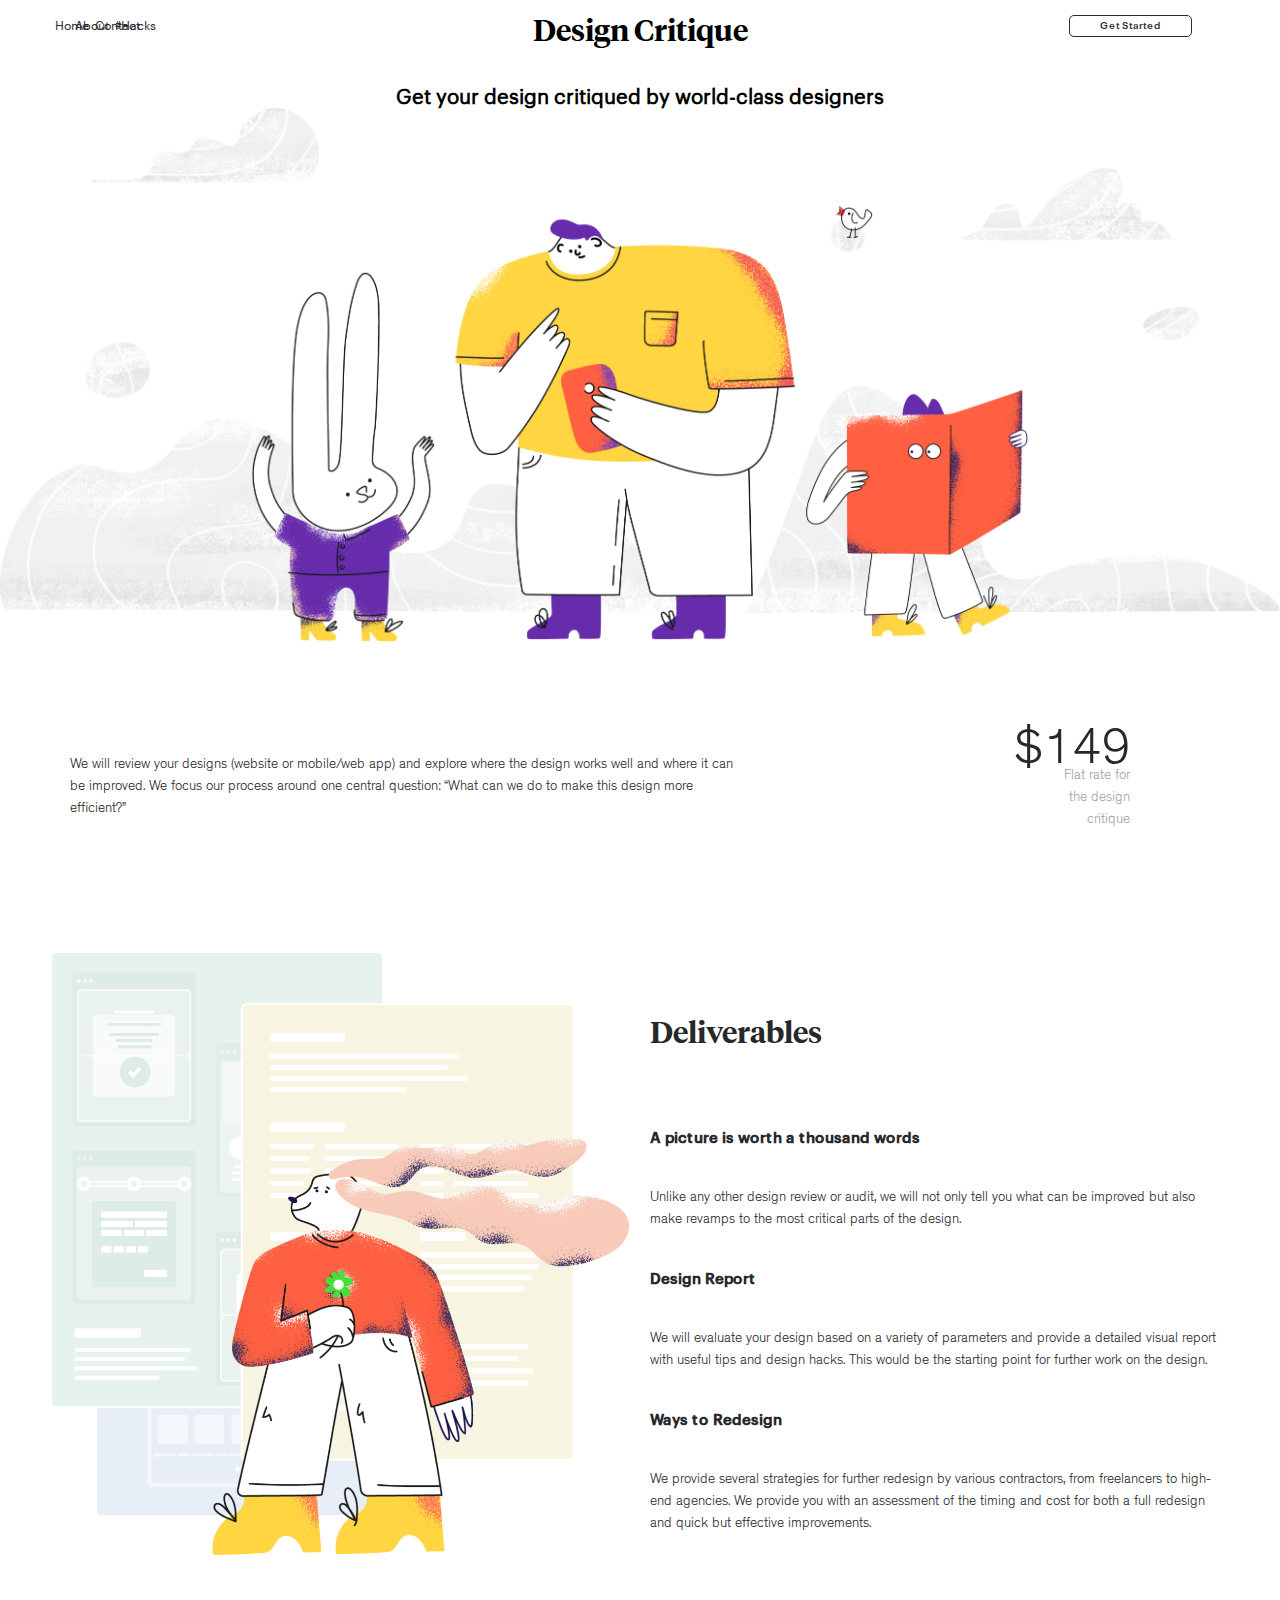
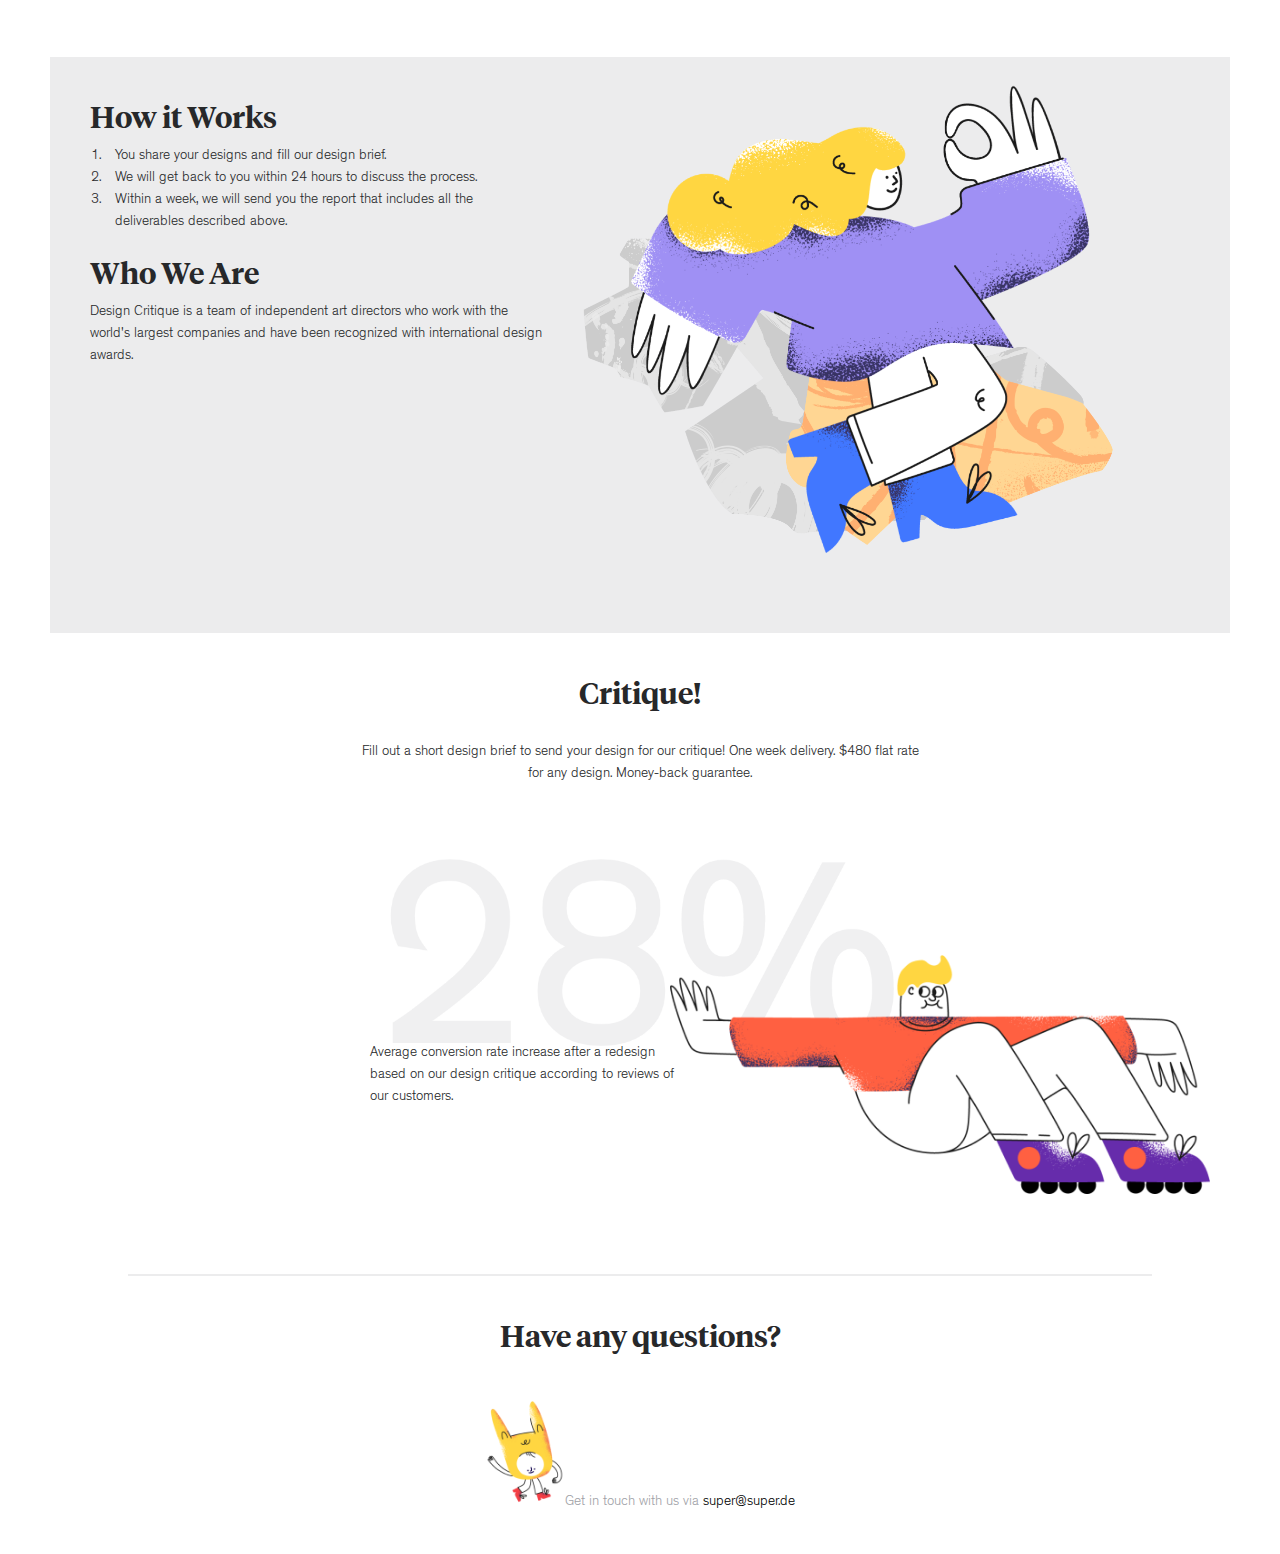
==== index.html @ ca757002 "project first pass. needs formatting in header to align when burger menu is active and js bonus" ====
<!DOCTYPE html>
<html lang="en">

<head>
    <meta charset="UTF-8">
    <meta http-equiv="X-UA-Compatible" content="IE=edge">
    <meta name="viewport" content="width=device-width, initial-scale=1.0">
    <title>Project 3_3</title>
    <link rel="stylesheet" href="./assets/css/style.css">
    <link rel="stylesheet" href="https://cdnjs.cloudflare.com/ajax/libs/font-awesome/4.7.0/css/font-awesome.min.css">
</head>

<body>
    <header>
        <div class="width">
            <nav class="topnav" id="myTopnav">
                </navclass>
                <ul>
                    <li><a href="#home" class="active">Home</a></li>
                    <li><a href="#about">About</a></li>
                    <li><a href="#contact">Contact</a></li>
                    <li><a href="#hacks">#Hacks</a></li>
                </ul>
                <a href="javascript:void(0);" class="icon" onclick="myFunction()">
                    <i class="fa fa-bars"></i>
                </a>

            </nav>
        </div>
        <h1>Design Critique</h1>
        <div class="width"><button><a href="#">Get Started</a></button></div>
    </header>
    <main>
        <section id="hero">
            <h1>Get your design critiqued by world-class designers</h1>
            <img src="./assets/img/home_hero.png" alt="hero illustration">
        </section>
        <section id="pricing">
            <article id="pricing__left">
                <p>We will review your designs (website or mobile/web app) and explore where the design works well and
                    where it can be improved. We focus our process around one central question: “What can we do to make
                    this design more efficient?”</p>
            </article>
            <article id="pricing__right">
                <p id="price">$149</p>
                <p id="price__ex">Flat rate for the design critique</p>
            </article>
        </section>
        <section id="deliverables">
            <div><img src="./assets/img/home_deliverables.png" alt="rabbit illustration with documents"></div>
            <article id="deliverables__right">
                <h2>Deliverables</h2>
                <article>
                    <h3>A picture is worth a thousand words</h3>
                    <p>Unlike any other design review or audit, we will not only tell you what can be improved but also
                        make revamps to the most critical parts of the design.</p>
                </article>
                <article>
                    <h3>Design Report</h3>
                    <p>We will evaluate your design based on a variety of parameters and provide a detailed visual
                        report with useful tips and design hacks. This would be the starting point for further work on
                        the design.</p>
                </article>
                <article>
                    <h3>Ways to Redesign</h3>
                    <p>We provide several strategies for further redesign by various contractors, from freelancers to
                        high-end agencies. We provide you with an assessment of the timing and cost for both a full
                        redesign and quick but effective improvements. </p>
                </article>
            </article>
        </section>
        <section id="hiw">
            <article id="hiw__left">
                <article id="hiw__hiw">
                    <h2>How it Works</h2>
                    <ol>
                        <li>You share your designs and fill our design brief.</li>
                        <li>We will get back to you within 24 hours to discuss the process.</li>
                        <li>Within a week, we will send you the report that includes all the deliverables described
                            above.</li>
                    </ol>
                </article>
                <article id="hiw__wwa">
                    <h2>Who We Are</h2>
                    <p>Design Critique is a team of independent art directors who work with the world's largest
                        companies and have been recognized with international design awards.</p>
                </article>
            </article>
            <article id="hiw__right"><img src="./assets/img/home_how_it_works.png"
                    alt="illustration figure making ok sign"></article>
        </section>
        <section id="critique">
            <article id="critique__top">
                <h2>Critique!</h2>
                <p>Fill out a short design brief to send your design for our critique! One week delivery. $480 flat rate
                    for any design. Money-back guarantee.</p>
            </article>
            <article id="critique__bottom">
                <p>Average conversion rate increase after a redesign based on our design critique according to reviews
                    of our customers.</p>
                <img src="./assets/img/home_conversion.png" alt="illustration of man on roller skates">
            </article>
        </section>
    </main>
    <footer>
        <h2>Have any questions?</h2>
        <section>
            <p><img src="./assets/img/costume_guy.png" alt="illustration of person in cat costume">Get in touch with us
                via <a href="mailto:super@super.de">super@super.de</a></p>
        </section>
    </footer>
    <script src="./assets/js/main.js"></script>
</body>

</html>
---- assets/css/style.css ----
* {
    padding: 0;
    margin: 0;
    box-sizing: border-box;
    font-size: 10px;
}

@font-face {
    font-family: 'Graphik-Medium';
    src: url("../fonts/Graphik-Medium.ttf");
}

@font-face {
    font-family: 'Graphik-Regular';
    src: url("../fonts/Graphik-Regular.woff");
}

@font-face {
    font-family: 'Theinhardt-Lt';
    src: url("../fonts/Theinhardt-Lt.woff");
}

@font-face {
    font-family: 'TiemposHeadline-Semibold';
    src: url("../fonts/TiemposHeadline-Semibold.woff");
}

h2 {
    font-family: 'TiemposHeadline-Semibold';
    font-size: 3rem;
    color: #27282A;
}

p,
ol li {
    font-family: 'Theinhardt-Lt', sans-serif;
    color: #27282A;
    font-size: 1.4rem;
    line-height: 2.2rem;
}

/* ============================
    styles
#2B2C2E /  
#9FA2A7 / 
#27282A /  
#848689 / 
#3D3E41 / 
#fff
    
============================= */

/* mobile-first */

/* ============================
    header
============================= */
header {
    display: flex;
    justify-content: space-between;
    margin: 10px;
    align-items: flex-start;
}

/* nav burger menu */

.topnav {
    background-color: #fff;
    overflow: hidden;
    font-family: 'Graphik-Regular', sans-serif;
}

.topnav ul {
    list-style-type: none;
}

/* Style the links inside the navigation bar */
.topnav a {
    float: left;
    display: block;
    color: #2B2C2E;
    text-align: center;
    padding: 4px 5px;
    text-decoration: none;
    font-size: 1.4rem;
    width: 20px;
}

.topnav a.active {
    background-color: #2B2C2E;
    color: #fff;
    width: 20px;
}

.topnav .icon {
    display: none;
    height: 30px;
    width: 20px;
}

@media screen and (max-width: 600px) {
    .topnav ul a {
        display: none;
    }

    .topnav a.icon {
        float: top;
        top: 0px;
        left: 0px;
        display: block;
        width: 20px;
    }

    .topnavresponsive {
        position: relative;
    }

    .topnavresponsive ul {
        list-style-type: none;
        padding-top: 20px;
    }

    .topnavresponsive a.icon {
        position: absolute;
        left: 0px;
        top: 0px;
        color: #2B2C2E;
        text-align: center;
        padding: 4px 5px;
        text-decoration: none;
        font-size: 1.4rem;
        float: left;
        display: block;
    }

    .topnavresponsive ul a {
        display: block;
        text-align: left;
        color: #2B2C2E;
        background-color: #fff;
        padding: 14px 5px;
        text-decoration: none;
        font-size: 1.4rem;
        width: 20px;
    }
}

header h1 {
    font-family: 'TiemposHeadline-Semibold', serif;
    font-size: 3rem;
}

header button {
    border: none;
    background-color: #fff;
    margin-top: 10px;
}

header button a {
    text-decoration: none;
    color: #2B2C2E;
    background-color: #fff;
    font-family: 'Graphik-Medium', sans-serif;
    padding: 5px 30px;
    border: 1px solid #2B2C2E;
    border-radius: 5px;
}

/* ============================
    main
============================= */

#hero {
    display: flex;
    flex-direction: column;
    align-items: center;
    margin: 40px 0;
}

#hero h1 {
    font-family: 'Graphik-Regular', sans-serif;
    font-size: 2rem;
    text-align: center;
}

#hero img {
    width: 100%;
}

#pricing {
    display: flex;
    flex-direction: column;
    justify-content: center;
    margin: 80px 50px 40px 50px;
}

#pricing__left {
    font-family: 'Graphik-Medium', sans-serif;
    width: 100%;
    padding: 0 20px;
    color: #27282A;
}

#pricing__right {
    font-family: 'Theinhardt-Lt', sans-serif;
    width: 100%;
    padding: 20px 0;
    text-align: right;
    align-self: flex-end;
}

#price {
    color: #27282A;
    font-size: 5rem;
}

#price__ex {
    color: #9FA2A7;
    display: inline-block;
    width: 80px;
}

#deliverables {
    margin: 40px 50px;
}

#deliverables div img {
    width: 80%;
}

#deliverables h2 {
    margin: 40px 0 20px 0;
}

#deliverables h3 {
    font-family: 'Graphik-Medium', sans-serif;
    color: #27282A;
    font-size: 1.5rem;
    margin: 10px 0;
}

#hiw {
    background-color: rgb(159, 162, 167, 0.2);
    margin: 40px 50px;
    display: flex;
    flex-direction: column-reverse;
    justify-content: space-between;
    align-items: flex-end;
    padding: 20px 40px;
}

#hiw__left article {
    margin: 20px 0;
}

#hiw__left article h2 {
    margin: 10px 0
}

#hiw__right img {
    width: 100%;
}

#hiw__hiw ol li {
    padding-left: 10px;
}

#critique {
    display: flex;
    flex-direction: column;
    margin: 40px 50px;
}

#critique__top {
    text-align: center;
}

#critique__top p {
    padding: 30px 10px;
}

#critique__bottom {
    background-image: url("../img/28.png");
    background-position: top center;
    background-size: 80%;
    background-repeat: no-repeat;
    display: flex;
    align-items: center;
    padding-top: 80px;
    margin: 40px 0;
}

#critique__bottom p {
    width: 50%;
    z-index: 1;
}

#critique__bottom img {
    width: 50%;
}

/* ============================
    footer
============================= */

footer {
    display: flex;
    flex-direction: column;
    align-items: center;
    border-top: 2px solid rgb(159, 162, 167, 0.2);
    width: 80%;
    margin: 40px auto;
}

footer h2 {
    margin: 40px 0;
}

footer section p {
    color: rgb(159, 162, 167);
}

footer section p img {
    width: 80px;
}

footer section p a {
    text-decoration: none;
    font-family: 'Theinhardt-Lt', sans-serif;
    color: #000;
    font-size: 1.4rem;
    line-height: 2.2rem;
}

/* ============================
    medium 601px+
============================= */
@media only screen and (min-width: 601px) {
    header {
        flex-direction: column;
    }

    .topnav ul {
        display: flex;
        width: 200px;
    }

    .topnav a {
        color: #2B2C2E;
        text-align: center;
        padding: 10px 5px;
        font-size: 1.2rem;
    }

    .topnav a:hover {
        text-decoration: underline;
    }

    .topnav a.active {
        background-color: #fff;
        color: #2B2C2E;
    }

    button {
        margin-top: 15px;
        width: 200px;
    }

    button a:hover {
        background-color: #2B2C2E;
        color: #fff;
    }

    #pricing {
        flex-direction: row;
        justify-content: space-between;
        align-items: center;
        margin: 80px 50px 40px 50px;
    }

    #pricing__left {
        font-family: 'Graphik-Medium', sans-serif;
        width: 60%;
        color: #27282A;
    }

    /* #pricing__left p {
        font-size: 1.4rem;
        line-height: 2.2rem;
    } */

    #pricing__right {
        width: 20%;
        margin-right: 100px;
    }

    #deliverables {
        margin: 40px 50px;
        display: flex;
        align-items: center;
    }

    #deliverables div {
        width: 50%;
    }

    #deliverables div img {
        width: 100%;
        padding-right: 10px;
    }

    #deliverables__right {
        padding: 10px;
        width: 50%;
    }

    #hiw__hiw ol {
        margin: 0 15px;
    }

    #critique__top p {
        width: 50%;
        margin: auto;
    }

    #critique__bottom {
        padding: 120px 0 0 100px;
    }


}

/* ============================
    large 901px+
============================= */
@media only screen and (min-width: 901px) {
    header {
        margin: 10px 50px;
        flex-direction: row;
    }

    .topnav ul {
        width: 200px;
    }

    button {
        width: 200px;
    }

    #deliverables {
        margin: 80px 50px;
    }

    #deliverables h2 {
        margin-bottom: 40px;
    }

    #deliverables h3 {
        margin: 20px 0;
    }

    #hiw {
        flex-direction: row;
        justify-content: space-between;
        align-items: flex-start;
    }

    #critique__bottom {
        padding-top: 100px;
    }

    #critique__bottom p {
        margin-right: -10px;
        padding-left: 150px;
    }
}

/* ============================
    xl 1201px+
============================= */

@media only screen and (min-width: 1201px) {
    #deliverables {
        margin: 100px 50px;
    }

    #deliverables h2 {
        margin-bottom: 80px;
    }

    #deliverables h3 {
        margin: 40px 0;
    }

    #critique__bottom {
        padding-top: 100px;
    }

    #critique__bottom p {
        margin-right: -20px;
        padding-left: 220px;
    }
}
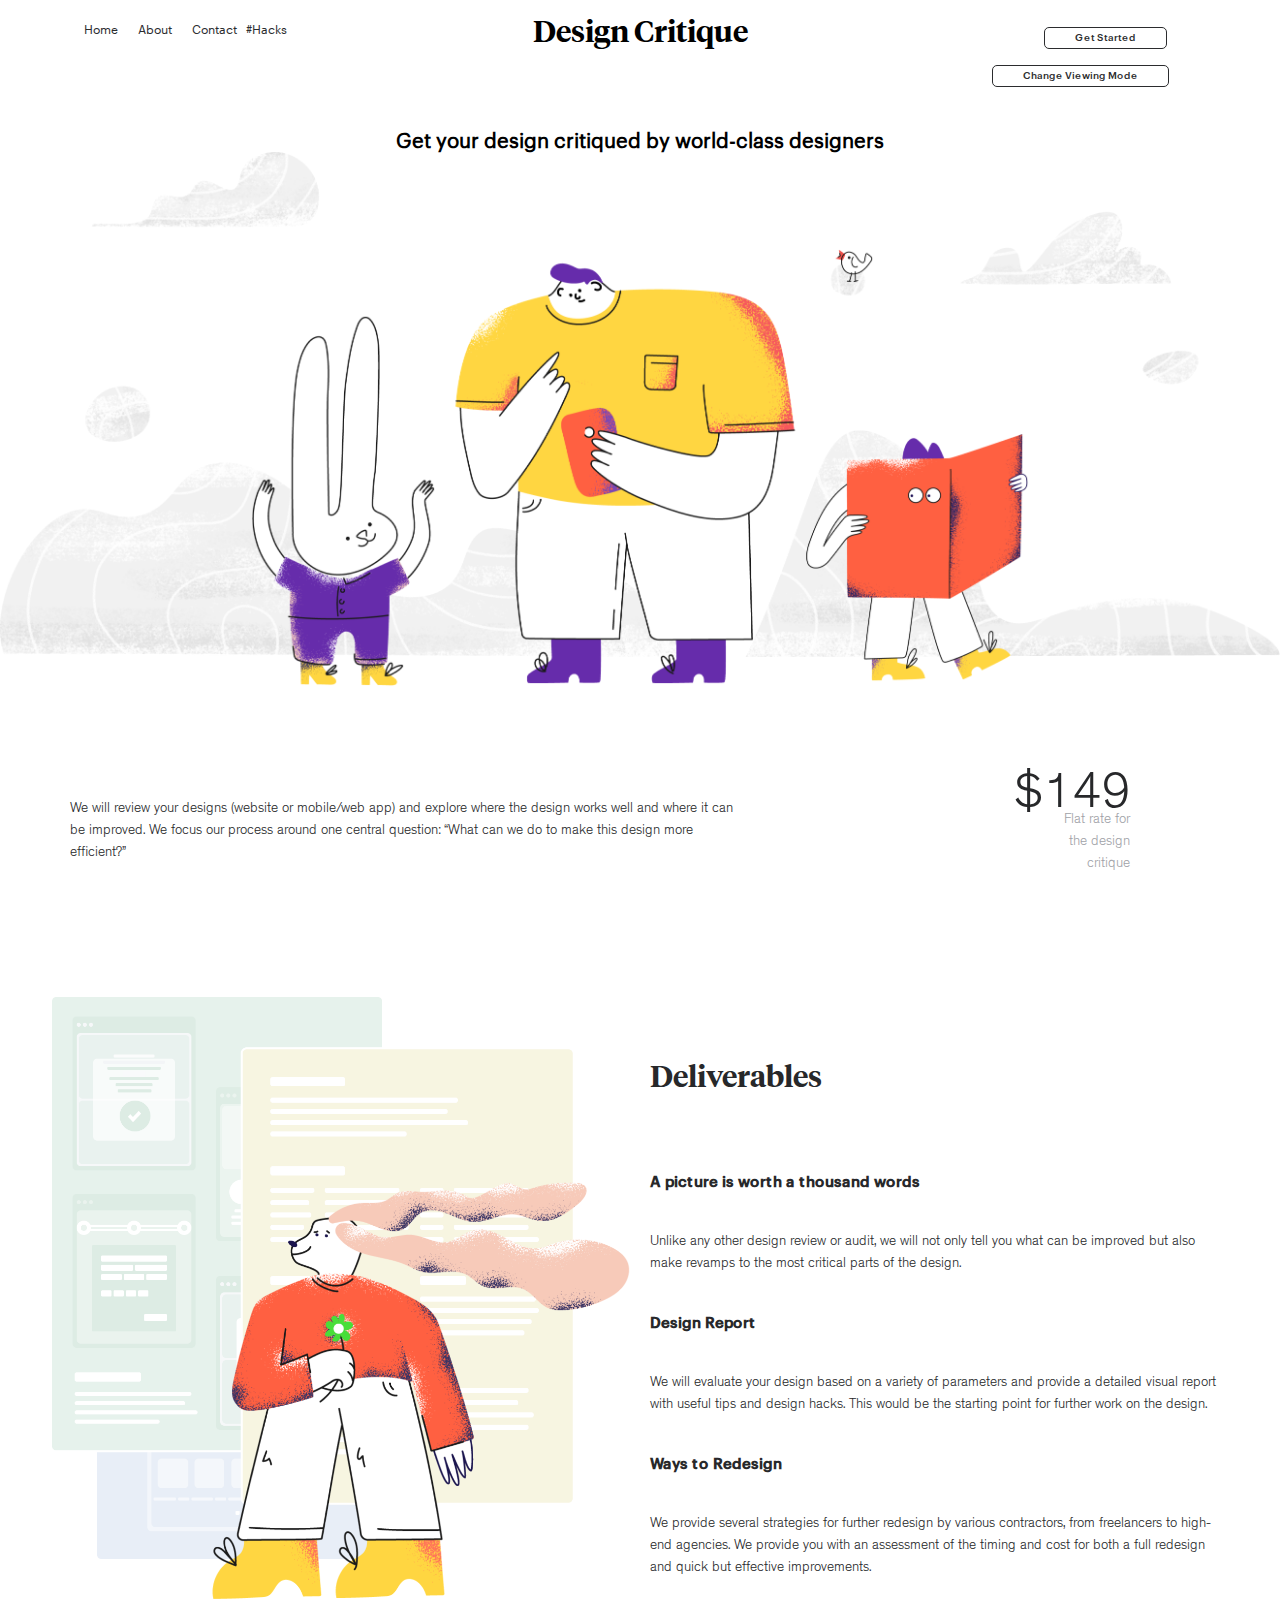
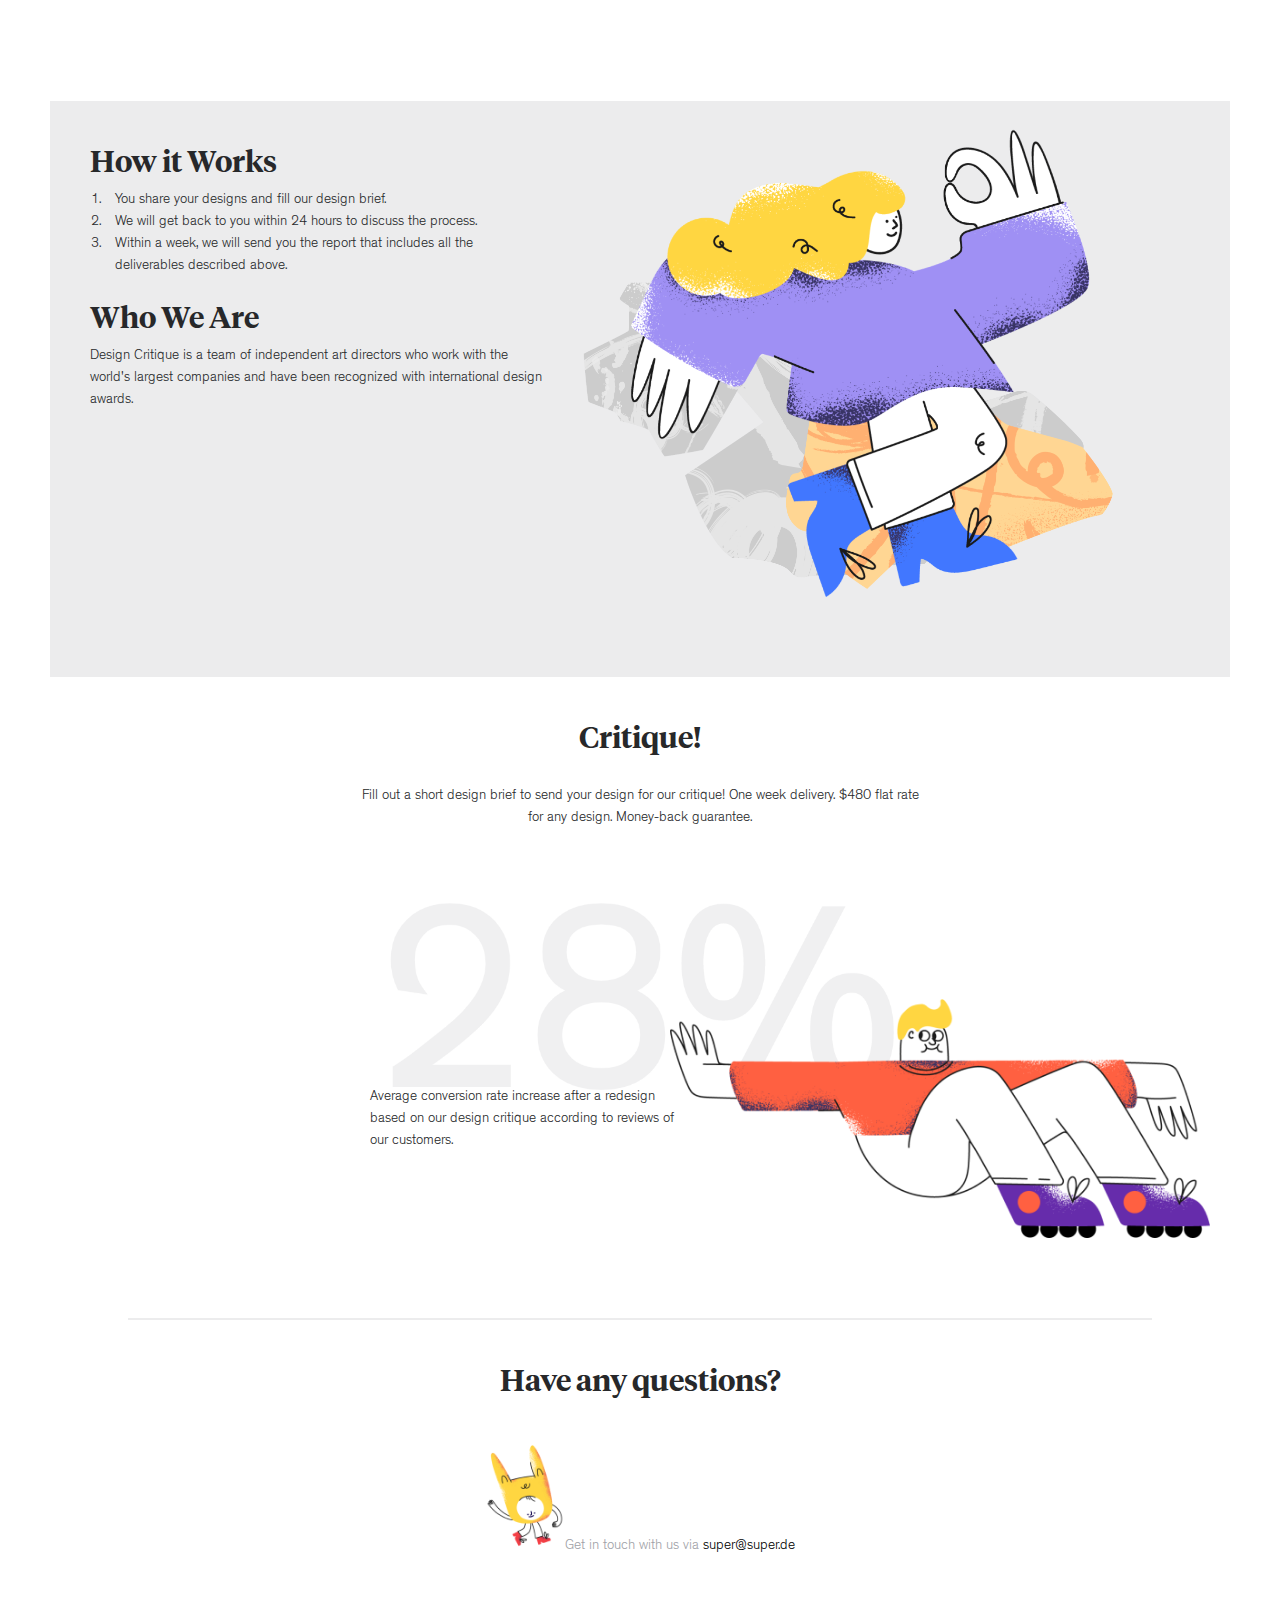
==== commit 98a36805: "night mode" ====
--- a/index.html
+++ b/index.html
@@ -10,7 +10,7 @@
     <link rel="stylesheet" href="https://cdnjs.cloudflare.com/ajax/libs/font-awesome/4.7.0/css/font-awesome.min.css">
 </head>
 
-<body>
+<body id="body">
     <header>
         <div class="width">
             <nav class="topnav" id="myTopnav">
@@ -24,13 +24,15 @@
                 <a href="javascript:void(0);" class="icon" onclick="myFunction()">
                     <i class="fa fa-bars"></i>
                 </a>
-
             </nav>
         </div>
         <h1>Design Critique</h1>
         <div class="width"><button><a href="#">Get Started</a></button></div>
     </header>
     <main>
+        <section id="night__mode">
+            <button><a href="#nightmode" onclick="nightMode()">Change Viewing Mode</a></button>
+        </section>
         <section id="hero">
             <h1>Get your design critiqued by world-class designers</h1>
             <img src="./assets/img/home_hero.png" alt="hero illustration">
--- a/assets/css/style.css
+++ b/assets/css/style.css
@@ -80,7 +80,7 @@
     display: block;
     color: #2B2C2E;
     text-align: center;
-    padding: 4px 5px;
+    padding: 4px 0;
     text-decoration: none;
     font-size: 1.4rem;
     width: 20px;
@@ -153,7 +153,6 @@
 header button {
     border: none;
     background-color: #fff;
-    margin-top: 10px;
 }
 
 header button a {
@@ -166,9 +165,40 @@
     border-radius: 5px;
 }
 
+button a:hover {
+    background-color: #2B2C2E;
+    color: #fff;
+}
+
 /* ============================
     main
 ============================= */
+
+#night__mode {
+    display: flex;
+    justify-content: flex-end;
+}
+
+#night__mode button {
+    border: none;
+    background-color: #fff;
+    margin: 10px 10px 10px auto;
+}
+
+#night__mode a {
+    text-decoration: none;
+    color: #2B2C2E;
+    background-color: #fff;
+    font-family: 'Graphik-Medium', sans-serif;
+    padding: 5px 30px;
+    border: 1px solid #2B2C2E;
+    border-radius: 5px;
+}
+
+#night__mode a:hover {
+    background-color: #9FA2A7;
+    color: aqua;
+}
 
 #hero {
     display: flex;
@@ -336,19 +366,34 @@
     medium 601px+
 ============================= */
 @media only screen and (min-width: 601px) {
+
+    #night__mode {
+        justify-content: center;
+    }
+
+    #night__mode button {
+        margin: 10px auto;
+    }
+
     header {
         flex-direction: column;
+        align-items: center;
     }
 
     .topnav ul {
         display: flex;
-        width: 200px;
+        justify-content: space-evenly;
+        width: 400px;
+    }
+
+    .topnav ul li {
+        padding: 4px 0;
     }
 
     .topnav a {
         color: #2B2C2E;
         text-align: center;
-        padding: 10px 5px;
+        padding: 10px 0;
         font-size: 1.2rem;
     }
 
@@ -366,10 +411,7 @@
         width: 200px;
     }
 
-    button a:hover {
-        background-color: #2B2C2E;
-        color: #fff;
-    }
+
 
     #pricing {
         flex-direction: row;
@@ -384,10 +426,6 @@
         color: #27282A;
     }
 
-    /* #pricing__left p {
-        font-size: 1.4rem;
-        line-height: 2.2rem;
-    } */
 
     #pricing__right {
         width: 20%;
@@ -440,11 +478,22 @@
     }
 
     .topnav ul {
-        width: 200px;
+        width: 250px;
     }
 
     button {
-        width: 200px;
+        width: 250px;
+    }
+
+    #night__mode {
+        display: flex;
+        justify-content: flex-end;
+    }
+
+    #night__mode button {
+        border: none;
+        background-color: #fff;
+        margin: 10px 75px 10px auto;
     }
 
     #deliverables {
@@ -480,6 +529,7 @@
 ============================= */
 
 @media only screen and (min-width: 1201px) {
+
     #deliverables {
         margin: 100px 50px;
     }
@@ -500,4 +550,32 @@
         margin-right: -20px;
         padding-left: 220px;
     }
+}
+
+/* ============================
+    Dark Mode
+============================= */
+.night__mode,
+.night__mode #myTopnav,
+.night__mode .topnav a,
+.night__mode .icon,
+.night__mode button,
+.night__mode #night__mode button,
+.night__mode p,
+.night__mode h2,
+.night__mode #deliverables h3,
+.night__mode ol li,
+.night__mode #hiw,
+.night__mode #price {
+    background-color: #000;
+    color: white;
+}
+
+.night__mode footer a {
+    color: aqua;
+}
+
+.night__mode .topnav a.active {
+    background-color: #000;
+    color: aqua;
 }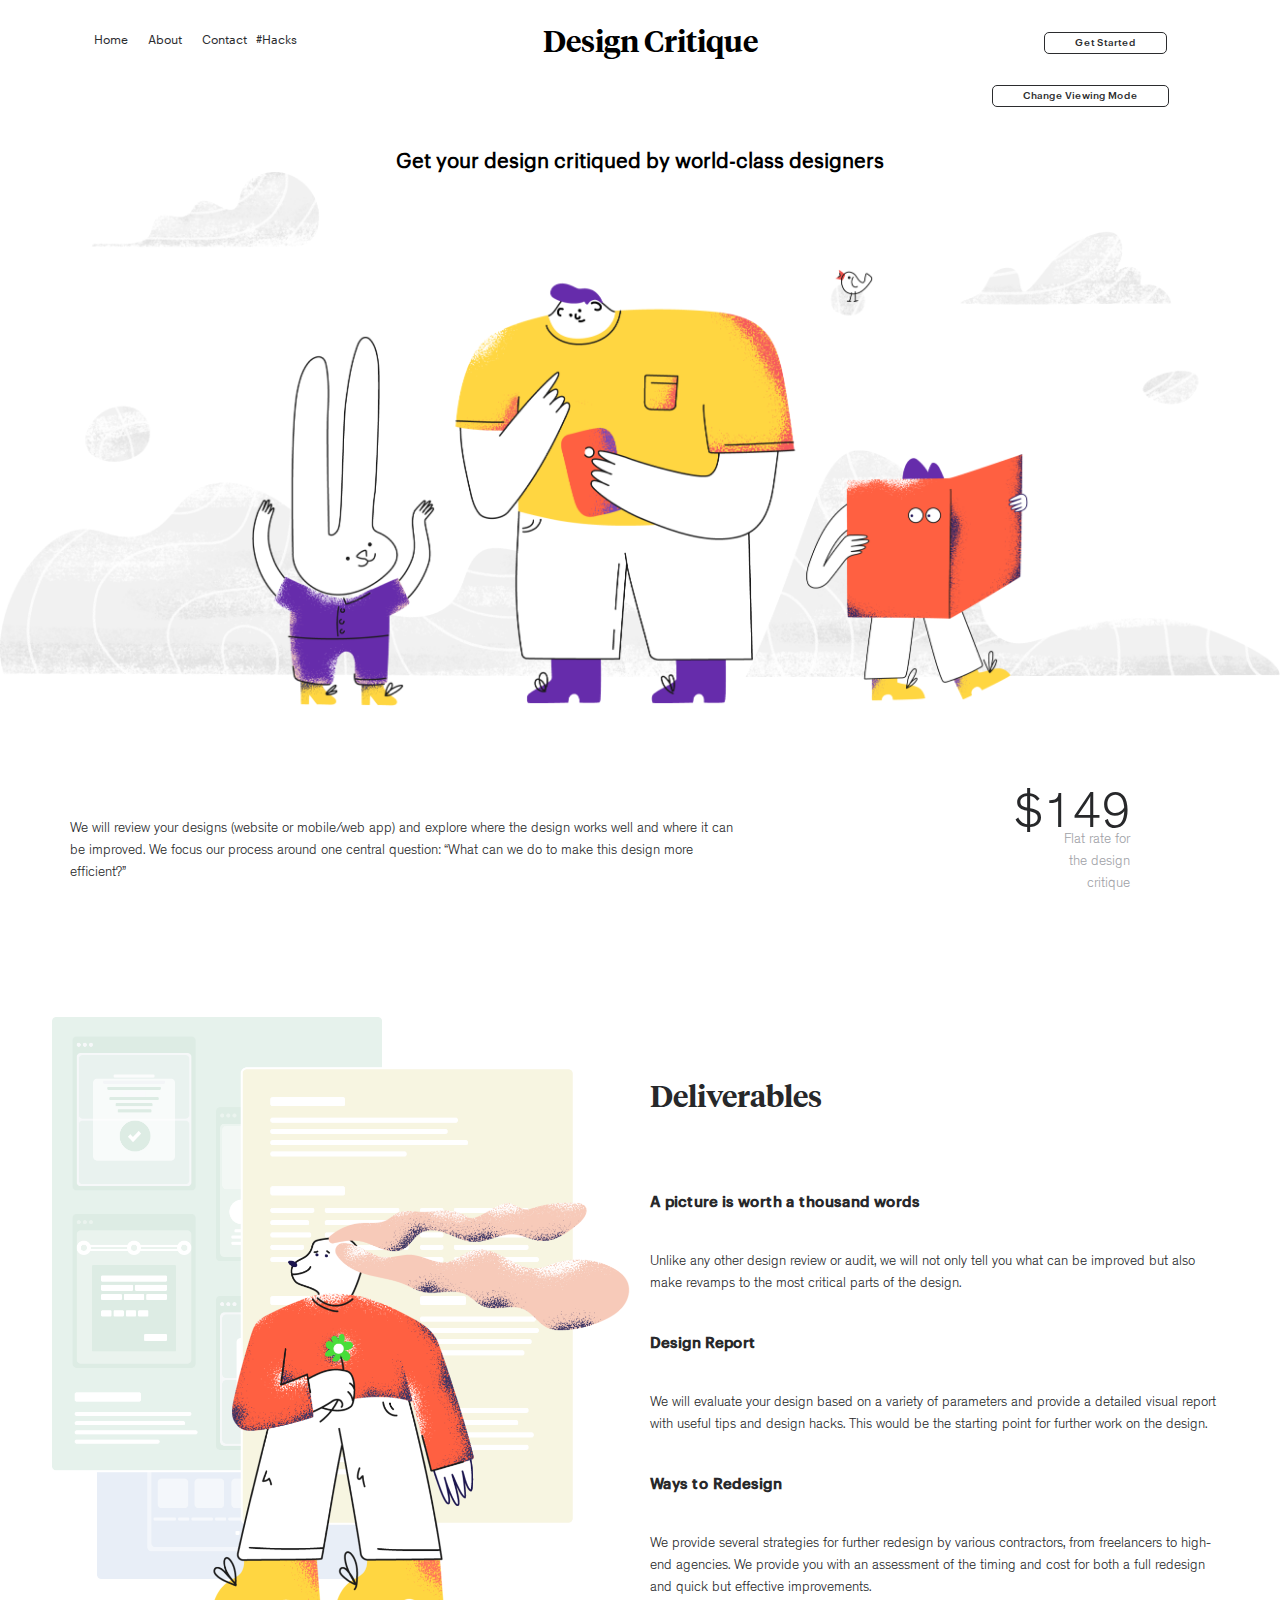
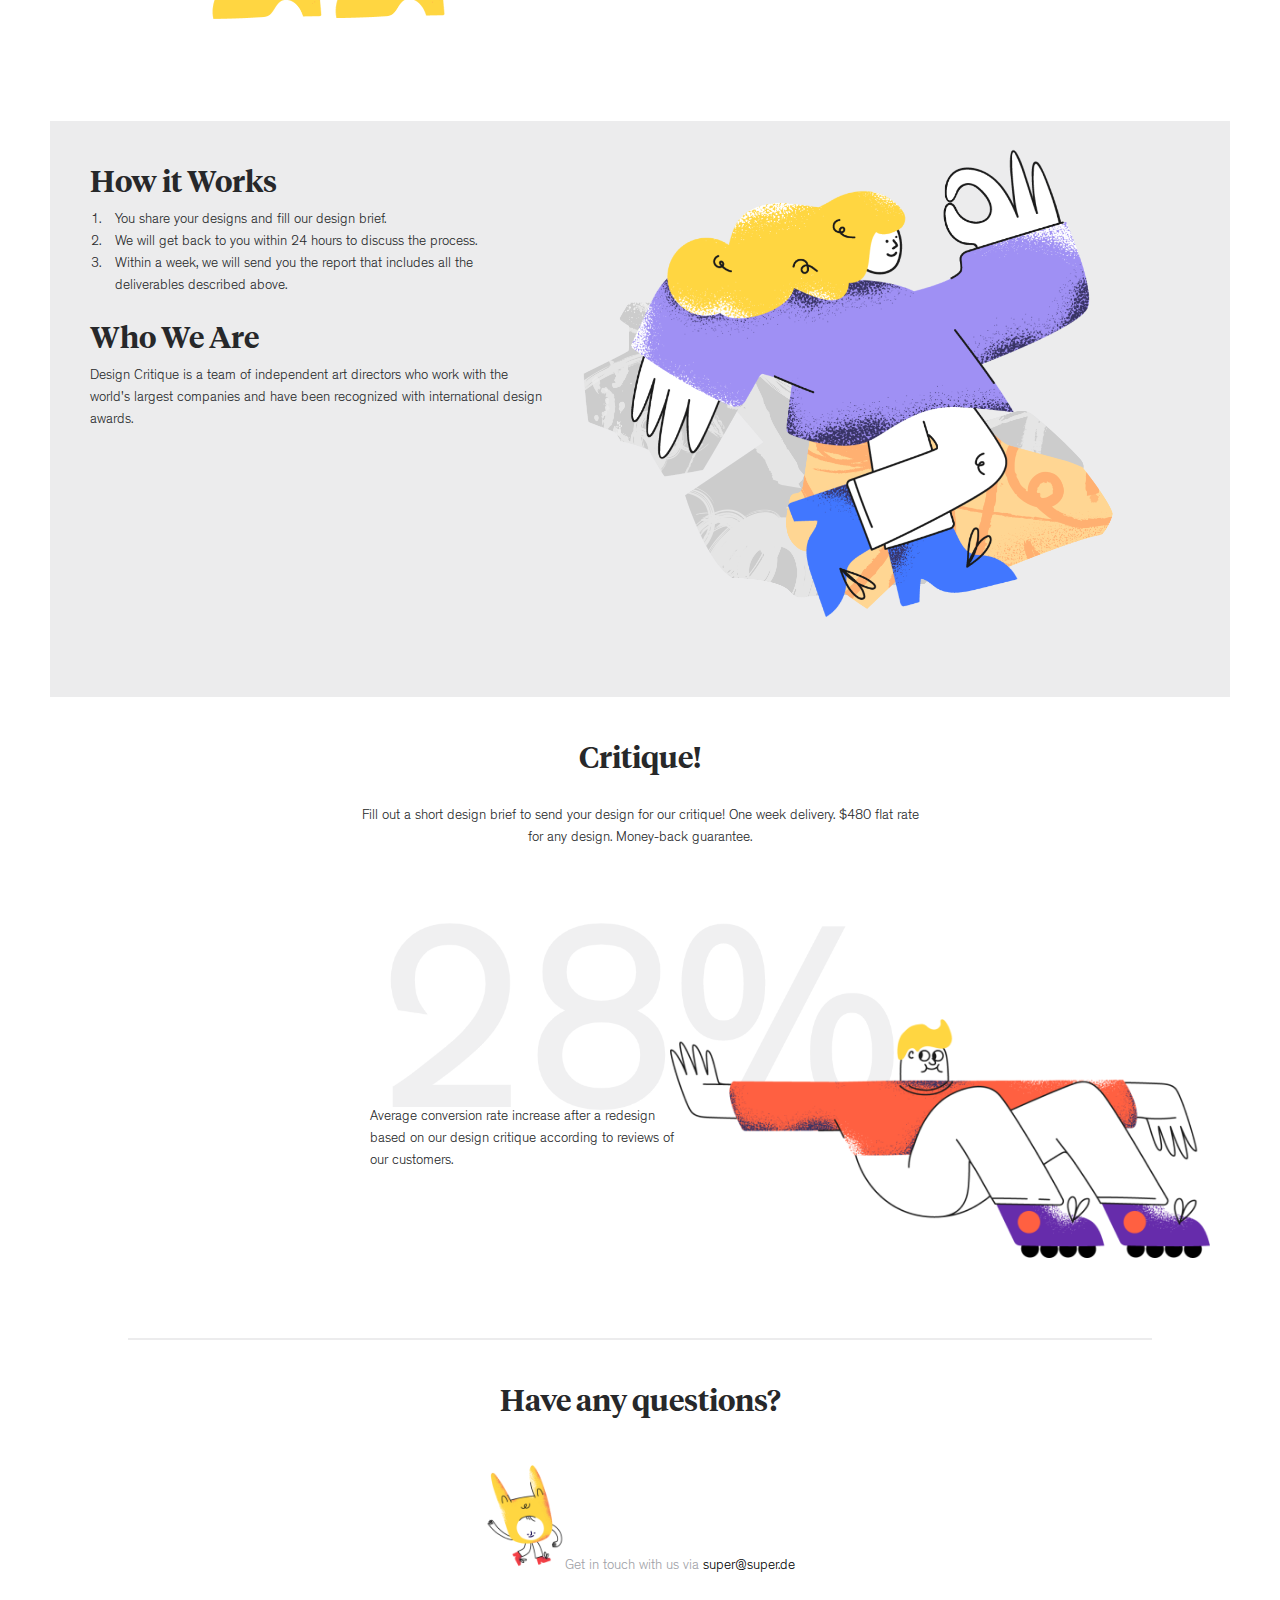
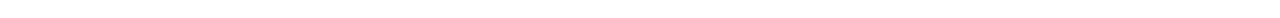
==== commit 12c3033b: "fixed navbar for mobile, including updates to burger menu and night view" ====
--- a/index.html
+++ b/index.html
@@ -12,7 +12,7 @@
 
 <body id="body">
     <header>
-        <div class="width">
+        <div id="grid1">
             <nav class="topnav" id="myTopnav">
                 </navclass>
                 <ul>
@@ -26,8 +26,8 @@
                 </a>
             </nav>
         </div>
-        <h1>Design Critique</h1>
-        <div class="width"><button><a href="#">Get Started</a></button></div>
+        <h1 id="h1" class="h1">Design Critique</h1>
+        <div id="gsbutton" class="width"><button><a href="#GetStarted">Get Started</a></button></div>
     </header>
     <main>
         <section id="night__mode">
--- a/assets/css/style.css
+++ b/assets/css/style.css
@@ -56,18 +56,22 @@
     header
 ============================= */
 header {
-    display: flex;
-    justify-content: space-between;
-    margin: 10px;
-    align-items: flex-start;
+    display: grid;
+    grid-template-columns: 1fr 3fr 1fr;
 }
 
 /* nav burger menu */
+
+#grid1 {
+    grid-column: 1/2;
+    padding: 10px;
+}
 
 .topnav {
     background-color: #fff;
     overflow: hidden;
     font-family: 'Graphik-Regular', sans-serif;
+    /* background-color: blue; */
 }
 
 .topnav ul {
@@ -118,6 +122,9 @@
     .topnavresponsive ul {
         list-style-type: none;
         padding-top: 20px;
+        background-color: white;
+        min-height: 100vh;
+        min-width: 100%;
     }
 
     .topnavresponsive a.icon {
@@ -129,7 +136,7 @@
         padding: 4px 5px;
         text-decoration: none;
         font-size: 1.4rem;
-        float: left;
+        float: top;
         display: block;
     }
 
@@ -137,20 +144,38 @@
         display: block;
         text-align: left;
         color: #2B2C2E;
-        background-color: #fff;
+        background-color: none;
         padding: 14px 5px;
         text-decoration: none;
         font-size: 1.4rem;
         width: 20px;
     }
+
+    .h1responsive,
+    .widthresponsive {
+        display: none;
+    }
 }
 
 header h1 {
     font-family: 'TiemposHeadline-Semibold', serif;
     font-size: 3rem;
+    grid-column: 2/3;
+
+    /* background-color: red; */
+    text-align: center;
+    padding: 10px;
+}
+
+header div.width {
+    grid-column: 3/4;
+    background-color: #fff;
+    display: flex;
+    justify-content: center;
 }
 
 header button {
+    margin-top: 5px;
     border: none;
     background-color: #fff;
 }
@@ -160,7 +185,7 @@
     color: #2B2C2E;
     background-color: #fff;
     font-family: 'Graphik-Medium', sans-serif;
-    padding: 5px 30px;
+    padding: 5px 5px;
     border: 1px solid #2B2C2E;
     border-radius: 5px;
 }
@@ -168,6 +193,12 @@
 button a:hover {
     background-color: #2B2C2E;
     color: #fff;
+}
+
+#hero h1 {
+    font-family: 'Graphik-Regular', sans-serif;
+    font-size: 2rem;
+    text-align: center;
 }
 
 /* ============================
@@ -366,6 +397,121 @@
     medium 601px+
 ============================= */
 @media only screen and (min-width: 601px) {
+
+    header {
+        display: flex;
+        justify-content: space-between;
+        margin: 10px;
+        align-items: flex-start;
+    }
+
+    /* nav burger menu */
+
+    .topnav {
+        background-color: #fff;
+        overflow: hidden;
+        font-family: 'Graphik-Regular', sans-serif;
+    }
+
+    .topnav ul {
+        list-style-type: none;
+    }
+
+    /* Style the links inside the navigation bar */
+    .topnav a {
+        float: left;
+        display: block;
+        color: #2B2C2E;
+        text-align: center;
+        padding: 4px 0;
+        text-decoration: none;
+        font-size: 1.4rem;
+        width: 20px;
+    }
+
+    .topnav a.active {
+        background-color: #2B2C2E;
+        color: #fff;
+        width: 20px;
+    }
+
+    .topnav .icon {
+        display: none;
+        height: 30px;
+        width: 20px;
+    }
+
+    @media screen and (max-width: 600px) {
+        .topnav ul a {
+            display: none;
+        }
+
+        .topnav a.icon {
+            float: top;
+            top: 0px;
+            left: 0px;
+            display: block;
+            width: 20px;
+        }
+
+        .topnavresponsive {
+            position: relative;
+        }
+
+        .topnavresponsive ul {
+            list-style-type: none;
+            padding-top: 20px;
+        }
+
+        .topnavresponsive a.icon {
+            position: absolute;
+            left: 0px;
+            top: 0px;
+            color: #2B2C2E;
+            text-align: center;
+            padding: 4px 5px;
+            text-decoration: none;
+            font-size: 1.4rem;
+            float: left;
+            display: block;
+        }
+
+        .topnavresponsive ul a {
+            display: block;
+            text-align: left;
+            color: #2B2C2E;
+            background-color: #fff;
+            padding: 14px 5px;
+            text-decoration: none;
+            font-size: 1.4rem;
+            width: 20px;
+        }
+    }
+
+    header h1 {
+        font-family: 'TiemposHeadline-Semibold', serif;
+        font-size: 3rem;
+    }
+
+    header button {
+        border: none;
+        background-color: #fff;
+    }
+
+    header button a {
+        text-decoration: none;
+        color: #2B2C2E;
+        background-color: #fff;
+        font-family: 'Graphik-Medium', sans-serif;
+        padding: 5px 30px;
+        border: 1px solid #2B2C2E;
+        border-radius: 5px;
+    }
+
+    button a:hover {
+        background-color: #2B2C2E;
+        color: #fff;
+    }
 
     #night__mode {
         justify-content: center;
@@ -566,7 +712,11 @@
 .night__mode #deliverables h3,
 .night__mode ol li,
 .night__mode #hiw,
-.night__mode #price {
+.night__mode #price,
+.night__mode header div.width,
+.night__mode .topnavresponsive ul,
+.night__mode .topnavresponsive ul li a,
+.night__mode .topnavresponsive .icon {
     background-color: #000;
     color: white;
 }
